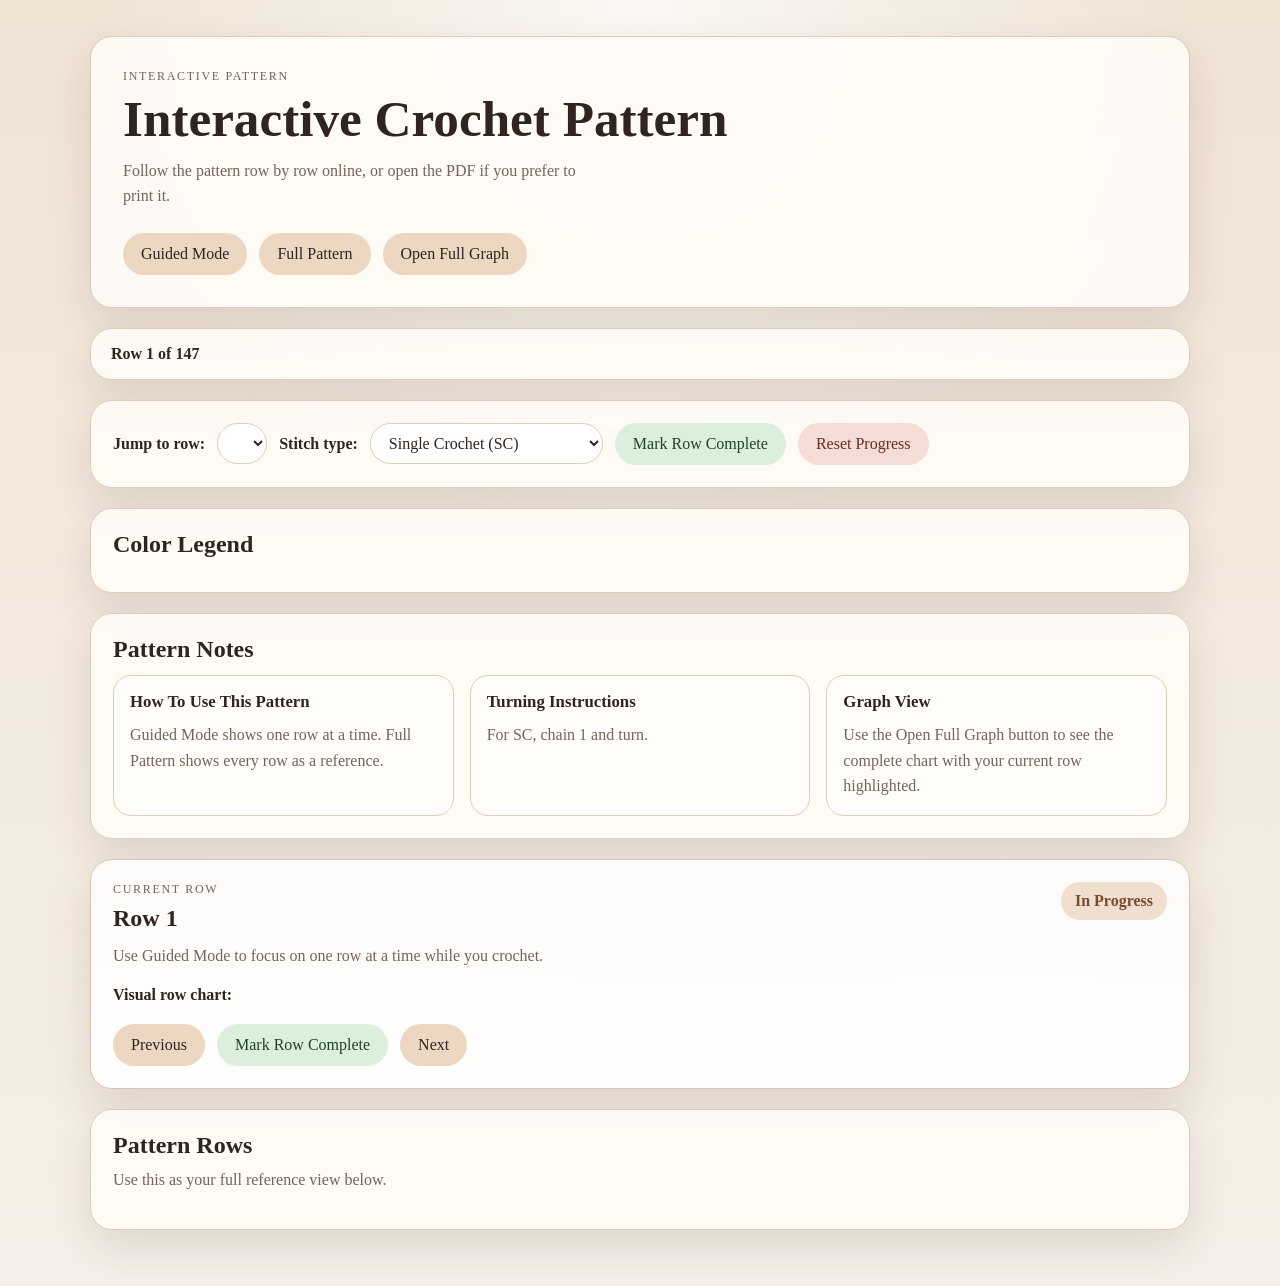
==== index.html @ 94e8e8e3 "Update index.html" ====
<!DOCTYPE html>
<html lang="en">
<head>
  <meta charset="UTF-8" />
  <meta name="viewport" content="width=device-width, initial-scale=1.0" />
  <title id="pageTitle">Interactive Crochet Pattern</title>
  <link rel="stylesheet" href="styles.css" />
</head>
<body>
  <main class="page">
    <header class="hero">
      <p class="eyebrow">Interactive Pattern</p>
      <h1 id="patternTitle">Interactive Crochet Pattern</h1>
      <p id="patternIntro" class="intro">
        Follow the pattern row by row online, or open the PDF if you prefer to
        print it.
      </p>
      <p id="patternSize" class="intro" hidden></p>
      
      <div class="hero-actions">
        <button type="button" class="mode-button" onclick="setMode('guided')">
          Guided Mode
        </button>
        <button type="button" class="mode-button" onclick="setMode('full')">
          Full Pattern
        </button>
        <button type="button" class="mode-button" onclick="openGraphModal()">
          Open Full Graph
        </button>
      </div>
    </header>

    <section class="status-bar">
      <p id="progressText">Row 1 of 147</p>
    </section>

    <section class="tools-panel">
      <label id="rowSelectLabel" for="rowSelect">Jump to row:</label>
      <select id="rowSelect" onchange="jumpToRow()"></select>

      <label id="variantSelectLabel" for="variantSelect" hidden>Size:</label>
      <select id="variantSelect" onchange="changeVariant()" hidden></select>

      <label id="stitchModeLabel" for="stitchModeSelect">Stitch type:</label>
      <select id="stitchModeSelect" onchange="changeStitchMode()">
        <option value="SC">Single Crochet (SC)</option>
        <option value="HDC">Half Double Crochet (HDC)</option>
      </select>

      <button type="button" class="complete-button" onclick="toggleCompleteRow()">
        Mark Row Complete
      </button>

      <button type="button" class="reset-button" onclick="resetProgress()">
        Reset Progress
      </button>
    </section>

    <section class="legend-panel">
      <h2>Color Legend</h2>
      <div id="legend" class="legend-list"></div>
    </section>

    <section class="notes-panel">
      <h2>Pattern Notes</h2>
      <div class="notes-grid">
        <div class="note-card">
          <h3>How To Use This Pattern</h3>
          <p id="howToUseNote">Guided Mode shows one row at a time. Full Pattern shows every row as a reference.</p>
        </div>
        <div class="note-card">
          <h3>Turning Instructions</h3>
          <p id="turnInstructionNote">For SC, chain 1 and turn.</p>
        </div>
        <div class="note-card">
          <h3 id="graphNoteTitle">Graph View</h3>
          <p id="graphNoteBody">Use the Open Full Graph button to see the complete chart with your current row highlighted.</p>
        </div>
      </div>
    </section>

    <section class="current-row-panel">
      <div class="current-row-header">
        <div>
          <p id="currentStepLabel" class="current-row-label">Current Row</p>
          <h2 id="currentRowTitle">Row 1</h2>
          <p class="current-row-helper">
            Use Guided Mode to focus on one row at a time while you crochet.
          </p>
        </div>

        <span id="currentRowBadge" class="current-row-badge">In Progress</span>
      </div>

      <p id="currentRowInstructions"></p>
      <p id="currentRowTotal"></p>
      <p id="currentRowDirection"></p>

      <div class="chart-label"><strong>Visual row chart:</strong></div>
      <p id="currentRowStitchSummary" class="stitch-summary"></p>
      <div id="currentRowChart"></div>

      <div class="current-row-actions">
        <button type="button" class="nav-button" onclick="prevRow()">Previous</button>
        <button type="button" class="complete-button" onclick="toggleCompleteRow()">
          Mark Row Complete
        </button>
        <button type="button" class="nav-button" onclick="nextRow()">Next</button>
      </div>
    </section>

    <section class="pattern-section">
      <div class="pattern-section-header">
        <h2 id="patternSectionTitle">Pattern Rows</h2>
        <p id="patternSectionCopy">Use this as your full reference view below.</p>
      </div>
      <section id="pattern" class="pattern-list"></section>
    </section>
  </main>

  <div id="graphModal" class="graph-modal hidden" aria-hidden="true">
    <div class="graph-modal-backdrop" onclick="closeGraphModal()"></div>
    <div class="graph-modal-content">
      <div class="graph-modal-header">
        <div>
          <p class="current-row-label" id="graphModalLabel">Full Graph</p>
          <h2 id="graphModalTitle">Pattern Chart</h2>
        </div>
        <button type="button" class="graph-close-button" onclick="closeGraphModal()">
          Close
        </button>
      </div>

      <p id="graphModalCopy" class="graph-modal-copy">
        The highlighted band shows your current row in the graph.
      </p>

      <div id="graphWrapper" class="graph-wrapper">
        <img
          id="graphImage"
          class="graph-image"
          src="Stitch Pattern graph.png"
          alt="Full crochet graph"
          onload="updateGraphHighlight()"
        />
        <div id="graphHighlight" class="graph-highlight"></div>
      </div>
    </div>
  </div>

  <script src="app.js"></script>
</body>
</html>
---- styles.css ----
:root {
  --bg: #f6efe7;
  --surface: rgba(255, 251, 246, 0.94);
  --surface-strong: #fffdf9;
  --surface-soft: #f2e5d7;
  --text: #2f241f;
  --muted: #75645b;
  --border: #dccdbd;
  --accent: #b85c38;
  --accent-dark: #944523;
  --highlight: #ecd8c2;
  --active: #e6f0dc;
  --completed: #dcefdc;
  --warning: #f0dfcf;
  --shadow: 0 18px 40px rgba(76, 52, 39, 0.12);
}

* {
  box-sizing: border-box;
}

body {
  margin: 0;
  color: var(--text);
  font-family: Georgia, "Times New Roman", serif;
  background:
    radial-gradient(circle at top, rgba(255, 255, 255, 0.7), transparent 38%),
    linear-gradient(180deg, #efe3d4 0%, var(--bg) 100%);
}

.page {
  width: min(1100px, calc(100% - 32px));
  margin: 36px auto 56px;
}

.hero,
.status-bar,
.tools-panel,
.legend-panel,
.notes-panel,
.current-row-panel,
.pattern-section {
  background: var(--surface);
  border: 1px solid var(--border);
  border-radius: 22px;
  box-shadow: var(--shadow);
}

.hero {
  padding: 32px;
  margin-bottom: 20px;
}

.eyebrow {
  margin: 0 0 8px;
  text-transform: uppercase;
  letter-spacing: 0.14em;
  font-size: 0.75rem;
  color: var(--muted);
}

.hero h1 {
  margin: 0 0 12px;
  font-size: clamp(2rem, 4vw, 3.25rem);
  line-height: 1.05;
}

.intro {
  max-width: 60ch;
  margin: 0;
  color: var(--muted);
  line-height: 1.6;
}

.hero-actions,
.controls,
.current-row-actions,
.legend-list,
.notes-grid {
  display: flex;
  flex-wrap: wrap;
  gap: 12px;
}

.hero-actions {
  margin-top: 24px;
}

.mode-button,
.nav-button,
.pdf-button,
.complete-button,
.reset-button {
  border: 0;
  border-radius: 999px;
  padding: 12px 18px;
  font: inherit;
  cursor: pointer;
  text-decoration: none;
  transition: transform 160ms ease, background-color 160ms ease, box-shadow 160ms ease;
}

.mode-button,
.nav-button {
  background: var(--highlight);
  color: var(--text);
}

.complete-button {
  background: var(--completed);
  color: #234223;
}

.reset-button {
  background: #f3ddd6;
  color: #6b2d1f;
}

.pdf-button {
  background: var(--accent);
  color: white;
}

.mode-button:hover,
.nav-button:hover,
.complete-button:hover,
.reset-button:hover,
.pdf-button:hover {
  transform: translateY(-1px);
  box-shadow: 0 8px 18px rgba(76, 52, 39, 0.12);
}

.pdf-button:hover {
  background: var(--accent-dark);
}

.status-bar {
  padding: 16px 20px;
  margin-bottom: 20px;
}

.status-bar p {
  margin: 0;
  font-weight: 700;
}

.tools-panel,
.legend-panel,
.notes-panel,
.current-row-panel,
.pattern-section {
  padding: 22px;
  margin-bottom: 20px;
}

.tools-panel {
  display: flex;
  align-items: center;
  flex-wrap: wrap;
  gap: 12px;
}

.tools-panel label {
  font-weight: 700;
}

.tools-panel select {
  border: 1px solid var(--border);
  border-radius: 999px;
  padding: 10px 14px;
  font: inherit;
  background: white;
  color: var(--text);
}

.legend-panel h2,
.notes-panel h2,
.pattern-section-header h2,
.current-row-header h2 {
  margin: 0 0 12px;
}

.legend-item {
  display: inline-flex;
  align-items: center;
  gap: 8px;
  font-weight: 600;
}

.legend-swatch {
  width: 18px;
  height: 18px;
  border-radius: 4px;
  border: 1px solid rgba(0, 0, 0, 0.15);
  display: inline-block;
}

.notes-grid {
  gap: 16px;
}

.note-card {
  flex: 1 1 220px;
  background: var(--surface-strong);
  border: 1px solid var(--border);
  border-radius: 18px;
  padding: 16px;
}

.note-card h3 {
  margin: 0 0 10px;
  font-size: 1.05rem;
}

.note-card p {
  margin: 0;
  color: var(--muted);
  line-height: 1.6;
}

.current-row-panel {
  background:
    linear-gradient(180deg, rgba(255, 255, 255, 0.75), rgba(255, 255, 255, 0.95)),
    linear-gradient(135deg, #f7efe5 0%, #f3ede8 100%);
  border: 1px solid #d8c5b1;
  box-shadow: 0 20px 45px rgba(76, 52, 39, 0.14);
}

.current-row-header {
  display: flex;
  justify-content: space-between;
  align-items: flex-start;
  gap: 16px;
  margin-bottom: 18px;
}

.current-row-label {
  margin: 0 0 8px;
  text-transform: uppercase;
  letter-spacing: 0.14em;
  font-size: 0.75rem;
  color: var(--muted);
}

.current-row-helper {
  margin: 6px 0 0;
  color: var(--muted);
  line-height: 1.5;
}

.current-row-badge {
  display: inline-flex;
  align-items: center;
  justify-content: center;
  padding: 10px 14px;
  border-radius: 999px;
  background: var(--warning);
  color: #7a4b2f;
  font-weight: 700;
  white-space: nowrap;
}

.current-row-badge.completed {
  background: var(--completed);
  color: #234223;
}

.chart-label {
  margin-top: 14px;
  margin-bottom: 8px;
}

.stitch-summary {
  margin: 0 0 10px;
  color: var(--muted);
  font-size: 0.95rem;
}

.stitch-chart {
  display: flex;
  flex-wrap: nowrap;
  gap: 1px;
  padding: 12px;
  background: #f4ece2;
  border: 1px solid var(--border);
  border-radius: 14px;
  overflow-x: auto;
  overflow-y: hidden;
}

.stitch-cell {
  flex: 0 0 12px;
  width: 12px;
  height: 12px;
  border-radius: 2px;
  border: 1px solid rgba(47, 36, 31, 0.08);
}

.current-row-panel .stitch-chart {
  padding: 16px;
}

.current-row-panel .stitch-cell {
  flex: 0 0 14px;
  width: 14px;
  height: 14px;
}

.c2c-chart {
  gap: 6px;
}

.c2c-cell {
  flex: 0 0 22px;
  width: 22px;
  height: 22px;
  border-radius: 6px;
  border: 1px solid rgba(47, 36, 31, 0.14);
}

.current-row-actions {
  margin-top: 20px;
}

.pattern-section-header {
  margin-bottom: 18px;
}

.pattern-section-header p {
  margin: 8px 0 0;
  color: var(--muted);
}

.pattern-list {
  padding: 0;
}

.shop-grid {
  display: grid;
  grid-template-columns: repeat(auto-fit, minmax(280px, 1fr));
  gap: 18px;
}

.shop-card {
  background: var(--surface-strong);
  border: 1px solid var(--border);
  border-radius: 22px;
  overflow: hidden;
  box-shadow: var(--shadow);
}

.shop-card-image {
  display: block;
  width: 100%;
  aspect-ratio: 4 / 3;
  object-fit: cover;
  background: linear-gradient(135deg, #f3e4d5 0%, #ead7c4 100%);
}

.shop-card-body {
  padding: 18px;
}

.shop-card-tag {
  margin: 0 0 8px;
  text-transform: uppercase;
  letter-spacing: 0.14em;
  font-size: 0.75rem;
  color: var(--muted);
}

.shop-card-body h3 {
  margin: 0 0 10px;
}

.shop-card-body p {
  line-height: 1.6;
}

.shop-card-actions {
  display: flex;
  flex-wrap: wrap;
  gap: 12px;
  margin-top: 16px;
}

.row {
  background: var(--surface-strong);
  border: 1px solid var(--border);
  border-radius: 18px;
  padding: 18px;
  margin-bottom: 14px;
}

.row:last-child {
  margin-bottom: 0;
}

.row.active {
  background: var(--active);
}

.row.completed {
  border-left: 6px solid #7cab7d;
}

.row h3 {
  margin: 0 0 10px;
  font-size: 1.15rem;
}

.row p {
  margin: 6px 0;
  line-height: 1.5;
}

@media (max-width: 640px) {
  .page {
    width: min(100% - 20px, 1100px);
    margin: 20px auto 32px;
  }

  .hero,
  .status-bar,
  .tools-panel,
  .legend-panel,
  .notes-panel,
  .current-row-panel,
  .pattern-section {
    border-radius: 18px;
  }

  .hero,
  .tools-panel,
  .legend-panel,
  .notes-panel,
  .current-row-panel,
  .pattern-section {
    padding: 18px;
  }

  .current-row-header {
    flex-direction: column;
    align-items: stretch;
  }

  .current-row-badge {
    width: fit-content;
  }

  .mode-button,
  .nav-button,
  .pdf-button,
  .complete-button,
  .reset-button,
  .tools-panel select {
    width: 100%;
    text-align: center;
  }

  .tools-panel {
    align-items: stretch;
  }

  .hero-actions,
  .current-row-actions {
    flex-direction: column;
  }
}
body.modal-open {
  overflow: hidden;
}

.graph-modal.hidden {
  display: none;
}

.graph-modal {
  position: fixed;
  inset: 0;
  z-index: 1000;
}

.graph-modal-backdrop {
  position: absolute;
  inset: 0;
  background: rgba(30, 24, 21, 0.72);
}

.graph-modal-content {
  position: relative;
  width: min(1000px, calc(100% - 32px));
  max-height: calc(100vh - 32px);
  margin: 16px auto;
  padding: 24px;
  overflow: auto;
  background: #fffaf4;
  border: 1px solid var(--border);
  border-radius: 24px;
  box-shadow: 0 24px 60px rgba(0, 0, 0, 0.25);
}

.graph-modal-header {
  display: flex;
  align-items: flex-start;
  justify-content: space-between;
  gap: 16px;
  margin-bottom: 12px;
}

.graph-modal-header h2 {
  margin: 0;
}

.graph-modal-copy {
  margin: 0 0 18px;
  color: var(--muted);
}

.graph-close-button {
  border: 0;
  border-radius: 999px;
  padding: 10px 16px;
  font: inherit;
  background: var(--highlight);
  color: var(--text);
  cursor: pointer;
}

.graph-wrapper {
  position: relative;
  width: 100%;
  overflow: auto;
  background: white;
  border: 1px solid var(--border);
  border-radius: 18px;
  padding: 12px;
}

.graph-image {
  display: block;
  width: 100%;
  height: auto;
}

.graph-highlight {
  position: absolute;
  left: 12px;
  right: 12px;
  display: none;
  border: 2px solid rgba(184, 92, 56, 0.95);
  background: rgba(184, 92, 56, 0.16);
  box-shadow: inset 0 0 0 1px rgba(255, 255, 255, 0.6);
  pointer-events: none;
}

@media (max-width: 640px) {
  .graph-modal-content {
    width: calc(100% - 16px);
    margin: 8px auto;
    padding: 16px;
    border-radius: 18px;
  }

  .graph-modal-header {
    flex-direction: column;
    align-items: stretch;
  }

  .graph-close-button {
    width: 100%;
  }
}
.graph-highlight {
  position: absolute;
  left: 12px;
  right: 12px;
  display: none;
  border: 2px solid rgba(184, 92, 56, 0.9);
  background: rgba(184, 92, 56, 0.12);
  box-shadow:
    inset 0 0 0 1px rgba(255, 255, 255, 0.6),
    0 0 18px rgba(184, 92, 56, 0.18);
  border-radius: 6px;
  pointer-events: none;
}
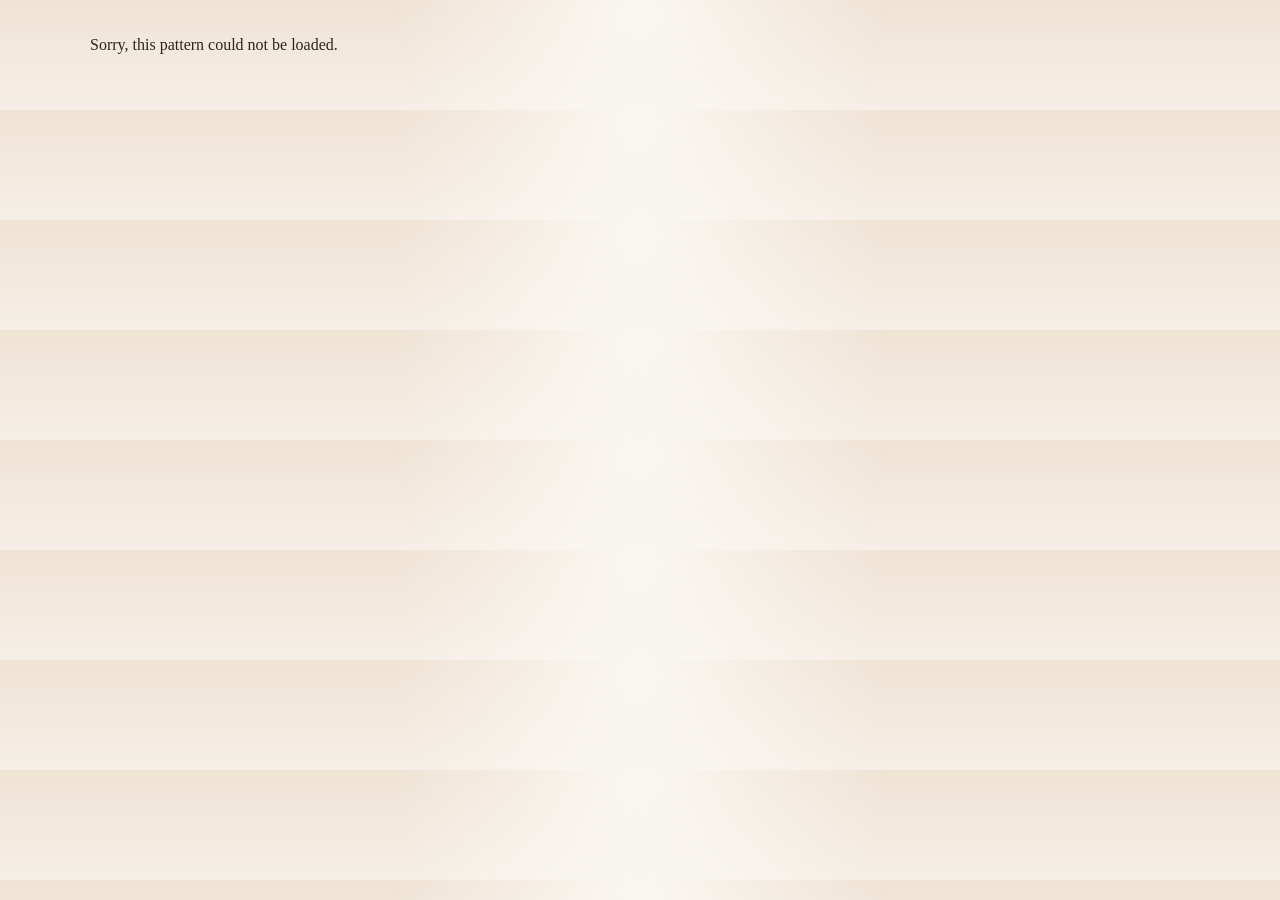
==== commit e0c2cf2d: "Update index.html" ====
--- a/index.html
+++ b/index.html
@@ -1,3 +1,156 @@
+<!DOCTYPE html>
+<html lang="en">
+<head>
+  <meta charset="UTF-8" />
+  <meta name="viewport" content="width=device-width, initial-scale=1.0" />
+  <title>Interactive Crochet Pattern</title>
+  <link rel="stylesheet" href="styles.css" />
+</head>
+<body>
+  <main class="page">
+    <header class="hero">
+      <p class="eyebrow">Interactive Pattern</p>
+      <h1>Stitch Colorwork Pattern</h1>
+      <p class="intro">
+        Follow the pattern row by row online, or download the PDF if you prefer
+        to print it.
+      </p>
+
+      <div class="hero-actions">
+        <button type="button" class="mode-button" onclick="setMode('guided')">
+          Guided Mode
+        </button>
+        <button type="button" class="mode-button" onclick="setMode('full')">
+          Full Pattern
+        </button>
+        <button type="button" class="mode-button" onclick="openGraphModal()">
+          Open Full Graph
+        </button>
+        <a class="pdf-button" href="pattern.pdf" download>
+          Download PDF
+        </a>
+      </div>
+    </header>
+
+    <section class="status-bar">
+      <p id="progressText">Row 1 of 13</p>
+    </section>
+
+    <section class="tools-panel">
+      <label for="rowSelect">Jump to row:</label>
+      <select id="rowSelect" onchange="jumpToRow()"></select>
+
+      <label for="stitchModeSelect">Stitch type:</label>
+      <select id="stitchModeSelect" onchange="changeStitchMode()">
+        <option value="SC">Single Crochet (SC)</option>
+        <option value="HDC">Half Double Crochet (HDC)</option>
+      </select>
+
+      <button type="button" class="complete-button" onclick="toggleCompleteRow()">
+        Mark Row Complete
+      </button>
+
+      <button type="button" class="reset-button" onclick="resetProgress()">
+        Reset Progress
+      </button>
+    </section>
+
+    <section class="legend-panel">
+      <h2>Color Legend</h2>
+      <div id="legend" class="legend-list"></div>
+    </section>
+
+    <section class="notes-panel">
+      <h2>Pattern Notes</h2>
+      <div class="notes-grid">
+        <div class="note-card">
+          <h3>How To Use This Pattern</h3>
+          <p>Guided Mode shows one row at a time. Full Pattern shows every row as a reference.</p>
+        </div>
+        <div class="note-card">
+          <h3>Turning Instructions</h3>
+          <p id="turnInstructionNote">For SC, chain 1 and turn.</p>
+        </div>
+        <div class="note-card">
+          <h3>Graph View</h3>
+          <p>Use the Open Full Graph button to see the complete chart with your current row highlighted.</p>
+        </div>
+      </div>
+    </section>
+
+    <section class="current-row-panel">
+      <div class="current-row-header">
+        <div>
+          <p class="current-row-label">Current Row</p>
+          <h2 id="currentRowTitle">Row 1</h2>
+          <p class="current-row-helper">
+            Use Guided Mode to focus on one row at a time while you crochet.
+          </p>
+        </div>
+
+        <span id="currentRowBadge" class="current-row-badge">In Progress</span>
+      </div>
+
+      <p id="currentRowInstructions"></p>
+      <p id="currentRowTotal"></p>
+      <p id="currentRowDirection"></p>
+
+      <div class="chart-label"><strong>Visual row chart:</strong></div>
+      <p id="currentRowStitchSummary" class="stitch-summary"></p>
+      <div id="currentRowChart"></div>
+
+      <div class="current-row-actions">
+        <button type="button" class="nav-button" onclick="prevRow()">Previous</button>
+        <button type="button" class="complete-button" onclick="toggleCompleteRow()">
+          Mark Row Complete
+        </button>
+        <button type="button" class="nav-button" onclick="nextRow()">Next</button>
+      </div>
+    </section>
+
+    <section class="pattern-section">
+      <div class="pattern-section-header">
+        <h2>Pattern Rows</h2>
+        <p>Use this as your full reference view below.</p>
+      </div>
+      <section id="pattern" class="pattern-list"></section>
+    </section>
+  </main>
+
+  <div id="graphModal" class="graph-modal hidden" aria-hidden="true">
+    <div class="graph-modal-backdrop" onclick="closeGraphModal()"></div>
+    <div class="graph-modal-content">
+      <div class="graph-modal-header">
+        <div>
+          <p class="current-row-label">Full Graph</p>
+          <h2>Pattern Chart</h2>
+        </div>
+        <button type="button" class="graph-close-button" onclick="closeGraphModal()">
+          Close
+        </button>
+      </div>
+
+      <p class="graph-modal-copy">
+        The highlighted band shows your current row in the graph.
+      </p>
+
+      <div id="graphWrapper" class="graph-wrapper">
+        <img
+          id="graphImage"
+          class="graph-image"
+          src="Stitch Pattern graph.png"
+          alt="Full crochet graph"
+          onload="updateGraphHighlight()"
+        />
+        <div id="graphHighlight" class="graph-highlight"></div>
+      </div>
+    </div>
+  </div>
+
+  <script src="patterns.js"></script>
+<script src="app.js"></script>
+</body>
+</html>
 <!DOCTYPE html>
 <html lang="en">
 <head>
@@ -12,11 +165,10 @@
       <p class="eyebrow">Interactive Pattern</p>
       <h1 id="patternTitle">Interactive Crochet Pattern</h1>
       <p id="patternIntro" class="intro">
-        Follow the pattern row by row online, or open the PDF if you prefer to
-        print it.
+        Follow the pattern row by row online and track your progress as you crochet.
       </p>
       <p id="patternSize" class="intro" hidden></p>
-      
+
       <div class="hero-actions">
         <button type="button" class="mode-button" onclick="setMode('guided')">
           Guided Mode
@@ -139,7 +291,7 @@
         <img
           id="graphImage"
           class="graph-image"
-          src="Stitch Pattern graph.png"
+          src=""
           alt="Full crochet graph"
           onload="updateGraphHighlight()"
         />
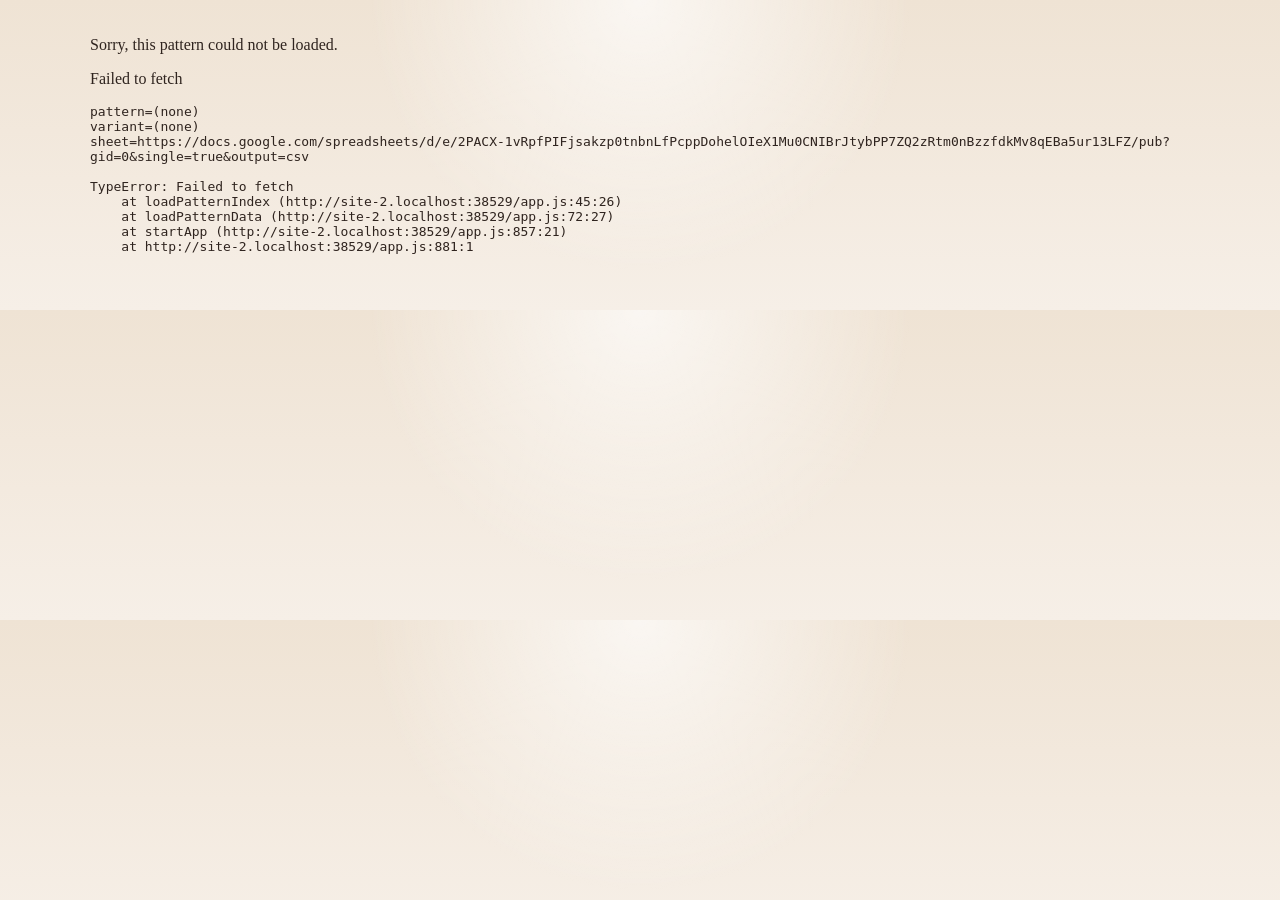
==== commit a030ebdd: "Rename pattern.html to index.html" ====
--- a/index.html
+++ b/index.html
@@ -1,156 +1,3 @@
-<!DOCTYPE html>
-<html lang="en">
-<head>
-  <meta charset="UTF-8" />
-  <meta name="viewport" content="width=device-width, initial-scale=1.0" />
-  <title>Interactive Crochet Pattern</title>
-  <link rel="stylesheet" href="styles.css" />
-</head>
-<body>
-  <main class="page">
-    <header class="hero">
-      <p class="eyebrow">Interactive Pattern</p>
-      <h1>Stitch Colorwork Pattern</h1>
-      <p class="intro">
-        Follow the pattern row by row online, or download the PDF if you prefer
-        to print it.
-      </p>
-
-      <div class="hero-actions">
-        <button type="button" class="mode-button" onclick="setMode('guided')">
-          Guided Mode
-        </button>
-        <button type="button" class="mode-button" onclick="setMode('full')">
-          Full Pattern
-        </button>
-        <button type="button" class="mode-button" onclick="openGraphModal()">
-          Open Full Graph
-        </button>
-        <a class="pdf-button" href="pattern.pdf" download>
-          Download PDF
-        </a>
-      </div>
-    </header>
-
-    <section class="status-bar">
-      <p id="progressText">Row 1 of 13</p>
-    </section>
-
-    <section class="tools-panel">
-      <label for="rowSelect">Jump to row:</label>
-      <select id="rowSelect" onchange="jumpToRow()"></select>
-
-      <label for="stitchModeSelect">Stitch type:</label>
-      <select id="stitchModeSelect" onchange="changeStitchMode()">
-        <option value="SC">Single Crochet (SC)</option>
-        <option value="HDC">Half Double Crochet (HDC)</option>
-      </select>
-
-      <button type="button" class="complete-button" onclick="toggleCompleteRow()">
-        Mark Row Complete
-      </button>
-
-      <button type="button" class="reset-button" onclick="resetProgress()">
-        Reset Progress
-      </button>
-    </section>
-
-    <section class="legend-panel">
-      <h2>Color Legend</h2>
-      <div id="legend" class="legend-list"></div>
-    </section>
-
-    <section class="notes-panel">
-      <h2>Pattern Notes</h2>
-      <div class="notes-grid">
-        <div class="note-card">
-          <h3>How To Use This Pattern</h3>
-          <p>Guided Mode shows one row at a time. Full Pattern shows every row as a reference.</p>
-        </div>
-        <div class="note-card">
-          <h3>Turning Instructions</h3>
-          <p id="turnInstructionNote">For SC, chain 1 and turn.</p>
-        </div>
-        <div class="note-card">
-          <h3>Graph View</h3>
-          <p>Use the Open Full Graph button to see the complete chart with your current row highlighted.</p>
-        </div>
-      </div>
-    </section>
-
-    <section class="current-row-panel">
-      <div class="current-row-header">
-        <div>
-          <p class="current-row-label">Current Row</p>
-          <h2 id="currentRowTitle">Row 1</h2>
-          <p class="current-row-helper">
-            Use Guided Mode to focus on one row at a time while you crochet.
-          </p>
-        </div>
-
-        <span id="currentRowBadge" class="current-row-badge">In Progress</span>
-      </div>
-
-      <p id="currentRowInstructions"></p>
-      <p id="currentRowTotal"></p>
-      <p id="currentRowDirection"></p>
-
-      <div class="chart-label"><strong>Visual row chart:</strong></div>
-      <p id="currentRowStitchSummary" class="stitch-summary"></p>
-      <div id="currentRowChart"></div>
-
-      <div class="current-row-actions">
-        <button type="button" class="nav-button" onclick="prevRow()">Previous</button>
-        <button type="button" class="complete-button" onclick="toggleCompleteRow()">
-          Mark Row Complete
-        </button>
-        <button type="button" class="nav-button" onclick="nextRow()">Next</button>
-      </div>
-    </section>
-
-    <section class="pattern-section">
-      <div class="pattern-section-header">
-        <h2>Pattern Rows</h2>
-        <p>Use this as your full reference view below.</p>
-      </div>
-      <section id="pattern" class="pattern-list"></section>
-    </section>
-  </main>
-
-  <div id="graphModal" class="graph-modal hidden" aria-hidden="true">
-    <div class="graph-modal-backdrop" onclick="closeGraphModal()"></div>
-    <div class="graph-modal-content">
-      <div class="graph-modal-header">
-        <div>
-          <p class="current-row-label">Full Graph</p>
-          <h2>Pattern Chart</h2>
-        </div>
-        <button type="button" class="graph-close-button" onclick="closeGraphModal()">
-          Close
-        </button>
-      </div>
-
-      <p class="graph-modal-copy">
-        The highlighted band shows your current row in the graph.
-      </p>
-
-      <div id="graphWrapper" class="graph-wrapper">
-        <img
-          id="graphImage"
-          class="graph-image"
-          src="Stitch Pattern graph.png"
-          alt="Full crochet graph"
-          onload="updateGraphHighlight()"
-        />
-        <div id="graphHighlight" class="graph-highlight"></div>
-      </div>
-    </div>
-  </div>
-
-  <script src="patterns.js"></script>
-<script src="app.js"></script>
-</body>
-</html>
 <!DOCTYPE html>
 <html lang="en">
 <head>
@@ -165,10 +12,11 @@
       <p class="eyebrow">Interactive Pattern</p>
       <h1 id="patternTitle">Interactive Crochet Pattern</h1>
       <p id="patternIntro" class="intro">
-        Follow the pattern row by row online and track your progress as you crochet.
+        Follow the pattern row by row online, or open the PDF if you prefer to
+        print it.
       </p>
       <p id="patternSize" class="intro" hidden></p>
-
+      
       <div class="hero-actions">
         <button type="button" class="mode-button" onclick="setMode('guided')">
           Guided Mode
@@ -291,7 +139,7 @@
         <img
           id="graphImage"
           class="graph-image"
-          src=""
+          src="Stitch Pattern graph.png"
           alt="Full crochet graph"
           onload="updateGraphHighlight()"
         />
--- a/styles.css
+++ b/styles.css
@@ -300,23 +300,23 @@
   padding: 16px;
 }
 
-.current-row-panel .stitch-cell {
-  flex: 0 0 14px;
-  width: 14px;
-  height: 14px;
-}
-
-.c2c-chart {
-  gap: 6px;
-}
-
-.c2c-cell {
-  flex: 0 0 22px;
-  width: 22px;
-  height: 22px;
-  border-radius: 6px;
-  border: 1px solid rgba(47, 36, 31, 0.14);
-}
+.current-row-panel .stitch-cell {
+  flex: 0 0 14px;
+  width: 14px;
+  height: 14px;
+}
+
+.c2c-chart {
+  gap: 6px;
+}
+
+.c2c-cell {
+  flex: 0 0 22px;
+  width: 22px;
+  height: 22px;
+  border-radius: 6px;
+  border: 1px solid rgba(47, 36, 31, 0.14);
+}
 
 .current-row-actions {
   margin-top: 20px;
@@ -331,58 +331,58 @@
   color: var(--muted);
 }
 
-.pattern-list {
-  padding: 0;
-}
-
-.shop-grid {
-  display: grid;
-  grid-template-columns: repeat(auto-fit, minmax(280px, 1fr));
-  gap: 18px;
-}
-
-.shop-card {
-  background: var(--surface-strong);
-  border: 1px solid var(--border);
-  border-radius: 22px;
-  overflow: hidden;
-  box-shadow: var(--shadow);
-}
-
-.shop-card-image {
-  display: block;
-  width: 100%;
-  aspect-ratio: 4 / 3;
-  object-fit: cover;
-  background: linear-gradient(135deg, #f3e4d5 0%, #ead7c4 100%);
-}
-
-.shop-card-body {
-  padding: 18px;
-}
-
-.shop-card-tag {
-  margin: 0 0 8px;
-  text-transform: uppercase;
-  letter-spacing: 0.14em;
-  font-size: 0.75rem;
-  color: var(--muted);
-}
-
-.shop-card-body h3 {
-  margin: 0 0 10px;
-}
-
-.shop-card-body p {
-  line-height: 1.6;
-}
-
-.shop-card-actions {
-  display: flex;
-  flex-wrap: wrap;
-  gap: 12px;
-  margin-top: 16px;
-}
+.pattern-list {
+  padding: 0;
+}
+
+.shop-grid {
+  display: grid;
+  grid-template-columns: repeat(auto-fit, minmax(280px, 1fr));
+  gap: 18px;
+}
+
+.shop-card {
+  background: var(--surface-strong);
+  border: 1px solid var(--border);
+  border-radius: 22px;
+  overflow: hidden;
+  box-shadow: var(--shadow);
+}
+
+.shop-card-image {
+  display: block;
+  width: 100%;
+  aspect-ratio: 4 / 3;
+  object-fit: cover;
+  background: linear-gradient(135deg, #f3e4d5 0%, #ead7c4 100%);
+}
+
+.shop-card-body {
+  padding: 18px;
+}
+
+.shop-card-tag {
+  margin: 0 0 8px;
+  text-transform: uppercase;
+  letter-spacing: 0.14em;
+  font-size: 0.75rem;
+  color: var(--muted);
+}
+
+.shop-card-body h3 {
+  margin: 0 0 10px;
+}
+
+.shop-card-body p {
+  line-height: 1.6;
+}
+
+.shop-card-actions {
+  display: flex;
+  flex-wrap: wrap;
+  gap: 12px;
+  margin-top: 16px;
+}
 
 .row {
   background: var(--surface-strong);
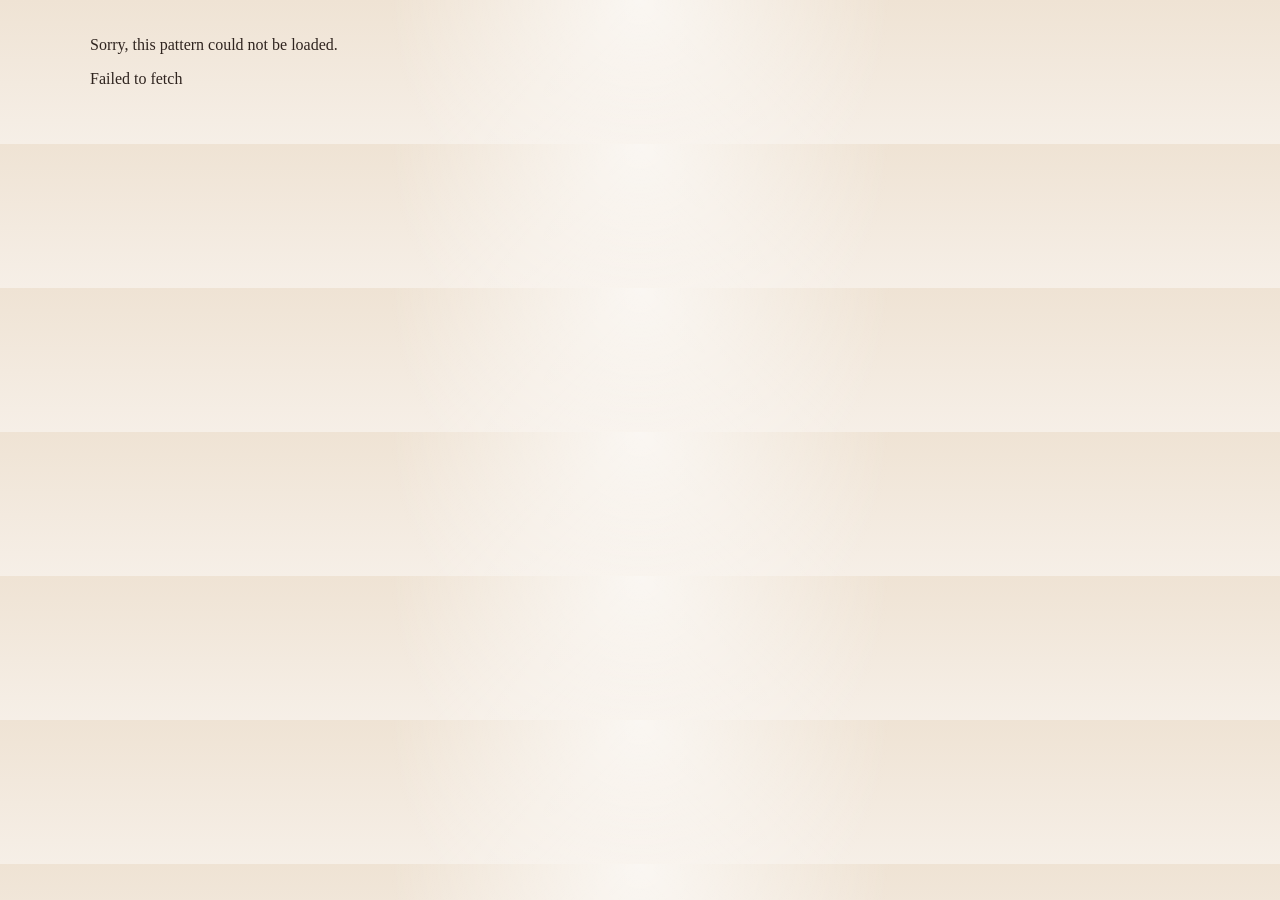
==== commit 9027ecf4: "Update index.html reset confirmation" ====
--- a/index.html
+++ b/index.html
@@ -148,6 +148,25 @@
     </div>
   </div>
 
+  <div id="resetModal" class="confirm-modal hidden" aria-hidden="true">
+    <div class="confirm-modal-backdrop" onclick="closeResetModal()"></div>
+    <div class="confirm-modal-content">
+      <p class="current-row-label">Reset Progress</p>
+      <h2 id="resetModalTitle">Are you sure?</h2>
+      <p id="resetModalText" class="graph-modal-copy">
+        This will clear your saved progress and return you to the beginning.
+      </p>
+      <div class="confirm-modal-actions">
+        <button type="button" class="nav-button" onclick="closeResetModal()">
+          Cancel
+        </button>
+        <button type="button" class="reset-button" onclick="confirmResetProgress()">
+          Reset Progress
+        </button>
+      </div>
+    </div>
+  </div>
+
   <script src="app.js"></script>
 </body>
 </html>
--- a/styles.css
+++ b/styles.css
@@ -300,23 +300,23 @@
   padding: 16px;
 }
 
-.current-row-panel .stitch-cell {
-  flex: 0 0 14px;
-  width: 14px;
-  height: 14px;
-}
-
-.c2c-chart {
-  gap: 6px;
-}
-
-.c2c-cell {
-  flex: 0 0 22px;
-  width: 22px;
-  height: 22px;
-  border-radius: 6px;
-  border: 1px solid rgba(47, 36, 31, 0.14);
-}
+.current-row-panel .stitch-cell {
+  flex: 0 0 14px;
+  width: 14px;
+  height: 14px;
+}
+
+.c2c-chart {
+  gap: 6px;
+}
+
+.c2c-cell {
+  flex: 0 0 22px;
+  width: 22px;
+  height: 22px;
+  border-radius: 6px;
+  border: 1px solid rgba(47, 36, 31, 0.14);
+}
 
 .current-row-actions {
   margin-top: 20px;
@@ -331,58 +331,58 @@
   color: var(--muted);
 }
 
-.pattern-list {
-  padding: 0;
-}
-
-.shop-grid {
-  display: grid;
-  grid-template-columns: repeat(auto-fit, minmax(280px, 1fr));
-  gap: 18px;
-}
-
-.shop-card {
-  background: var(--surface-strong);
-  border: 1px solid var(--border);
-  border-radius: 22px;
-  overflow: hidden;
-  box-shadow: var(--shadow);
-}
-
-.shop-card-image {
-  display: block;
-  width: 100%;
-  aspect-ratio: 4 / 3;
-  object-fit: cover;
-  background: linear-gradient(135deg, #f3e4d5 0%, #ead7c4 100%);
-}
-
-.shop-card-body {
-  padding: 18px;
-}
-
-.shop-card-tag {
-  margin: 0 0 8px;
-  text-transform: uppercase;
-  letter-spacing: 0.14em;
-  font-size: 0.75rem;
-  color: var(--muted);
-}
-
-.shop-card-body h3 {
-  margin: 0 0 10px;
-}
-
-.shop-card-body p {
-  line-height: 1.6;
-}
-
-.shop-card-actions {
-  display: flex;
-  flex-wrap: wrap;
-  gap: 12px;
-  margin-top: 16px;
-}
+.pattern-list {
+  padding: 0;
+}
+
+.shop-grid {
+  display: grid;
+  grid-template-columns: repeat(auto-fit, minmax(280px, 1fr));
+  gap: 18px;
+}
+
+.shop-card {
+  background: var(--surface-strong);
+  border: 1px solid var(--border);
+  border-radius: 22px;
+  overflow: hidden;
+  box-shadow: var(--shadow);
+}
+
+.shop-card-image {
+  display: block;
+  width: 100%;
+  aspect-ratio: 4 / 3;
+  object-fit: cover;
+  background: linear-gradient(135deg, #f3e4d5 0%, #ead7c4 100%);
+}
+
+.shop-card-body {
+  padding: 18px;
+}
+
+.shop-card-tag {
+  margin: 0 0 8px;
+  text-transform: uppercase;
+  letter-spacing: 0.14em;
+  font-size: 0.75rem;
+  color: var(--muted);
+}
+
+.shop-card-body h3 {
+  margin: 0 0 10px;
+}
+
+.shop-card-body p {
+  line-height: 1.6;
+}
+
+.shop-card-actions {
+  display: flex;
+  flex-wrap: wrap;
+  gap: 12px;
+  margin-top: 16px;
+}
 
 .row {
   background: var(--surface-strong);
@@ -545,13 +545,28 @@
 
 .graph-highlight {
   position: absolute;
-  left: 12px;
-  right: 12px;
+  left: 0;
+  top: 0;
+  width: 0;
+  height: 0;
   display: none;
   border: 2px solid rgba(184, 92, 56, 0.95);
   background: rgba(184, 92, 56, 0.16);
   box-shadow: inset 0 0 0 1px rgba(255, 255, 255, 0.6);
   pointer-events: none;
+  border-radius: 6px;
+  z-index: 2;
+}
+
+.graph-highlight.c2c-highlight {
+  pointer-events: none;
+}
+
+.graph-highlight svg {
+  display: block;
+  width: 100%;
+  height: 100%;
+  overflow: visible;
 }
 
 @media (max-width: 640px) {
@@ -571,16 +586,3 @@
     width: 100%;
   }
 }
-.graph-highlight {
-  position: absolute;
-  left: 12px;
-  right: 12px;
-  display: none;
-  border: 2px solid rgba(184, 92, 56, 0.9);
-  background: rgba(184, 92, 56, 0.12);
-  box-shadow:
-    inset 0 0 0 1px rgba(255, 255, 255, 0.6),
-    0 0 18px rgba(184, 92, 56, 0.18);
-  border-radius: 6px;
-  pointer-events: none;
-}
